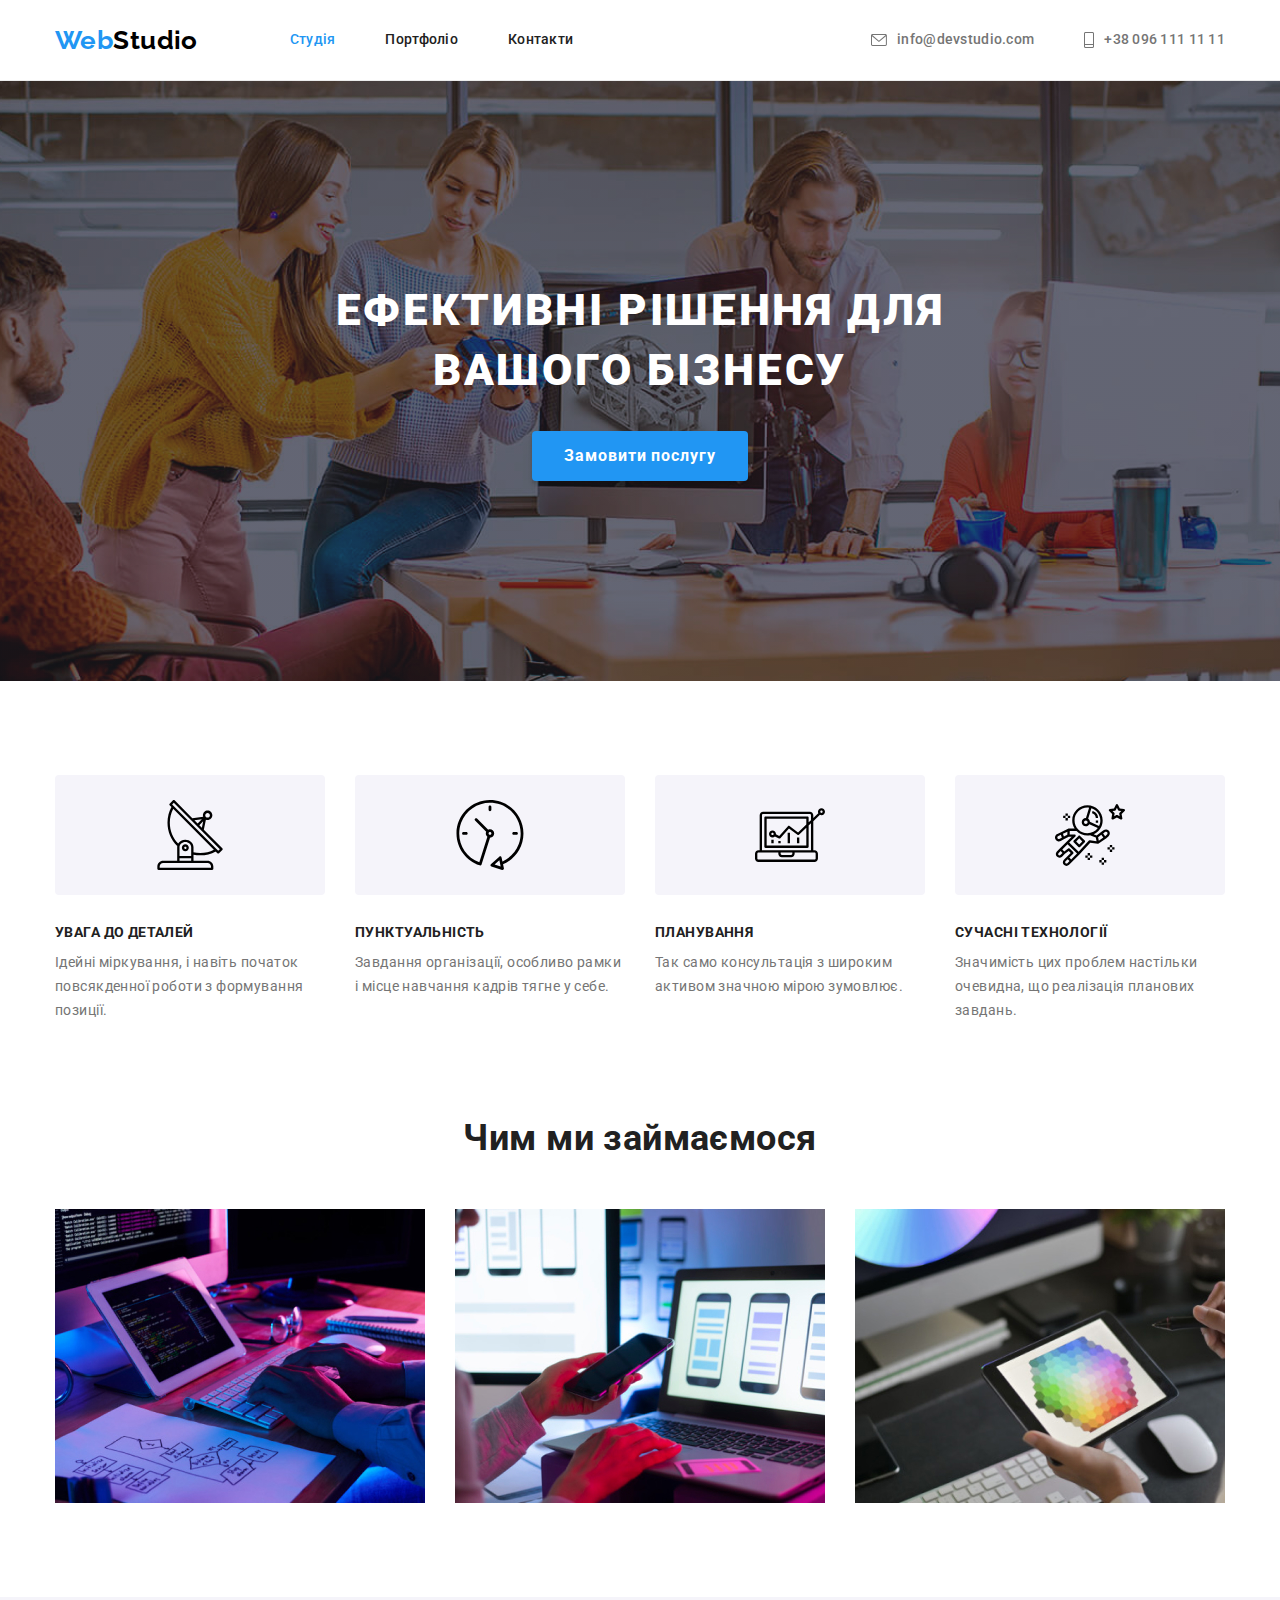
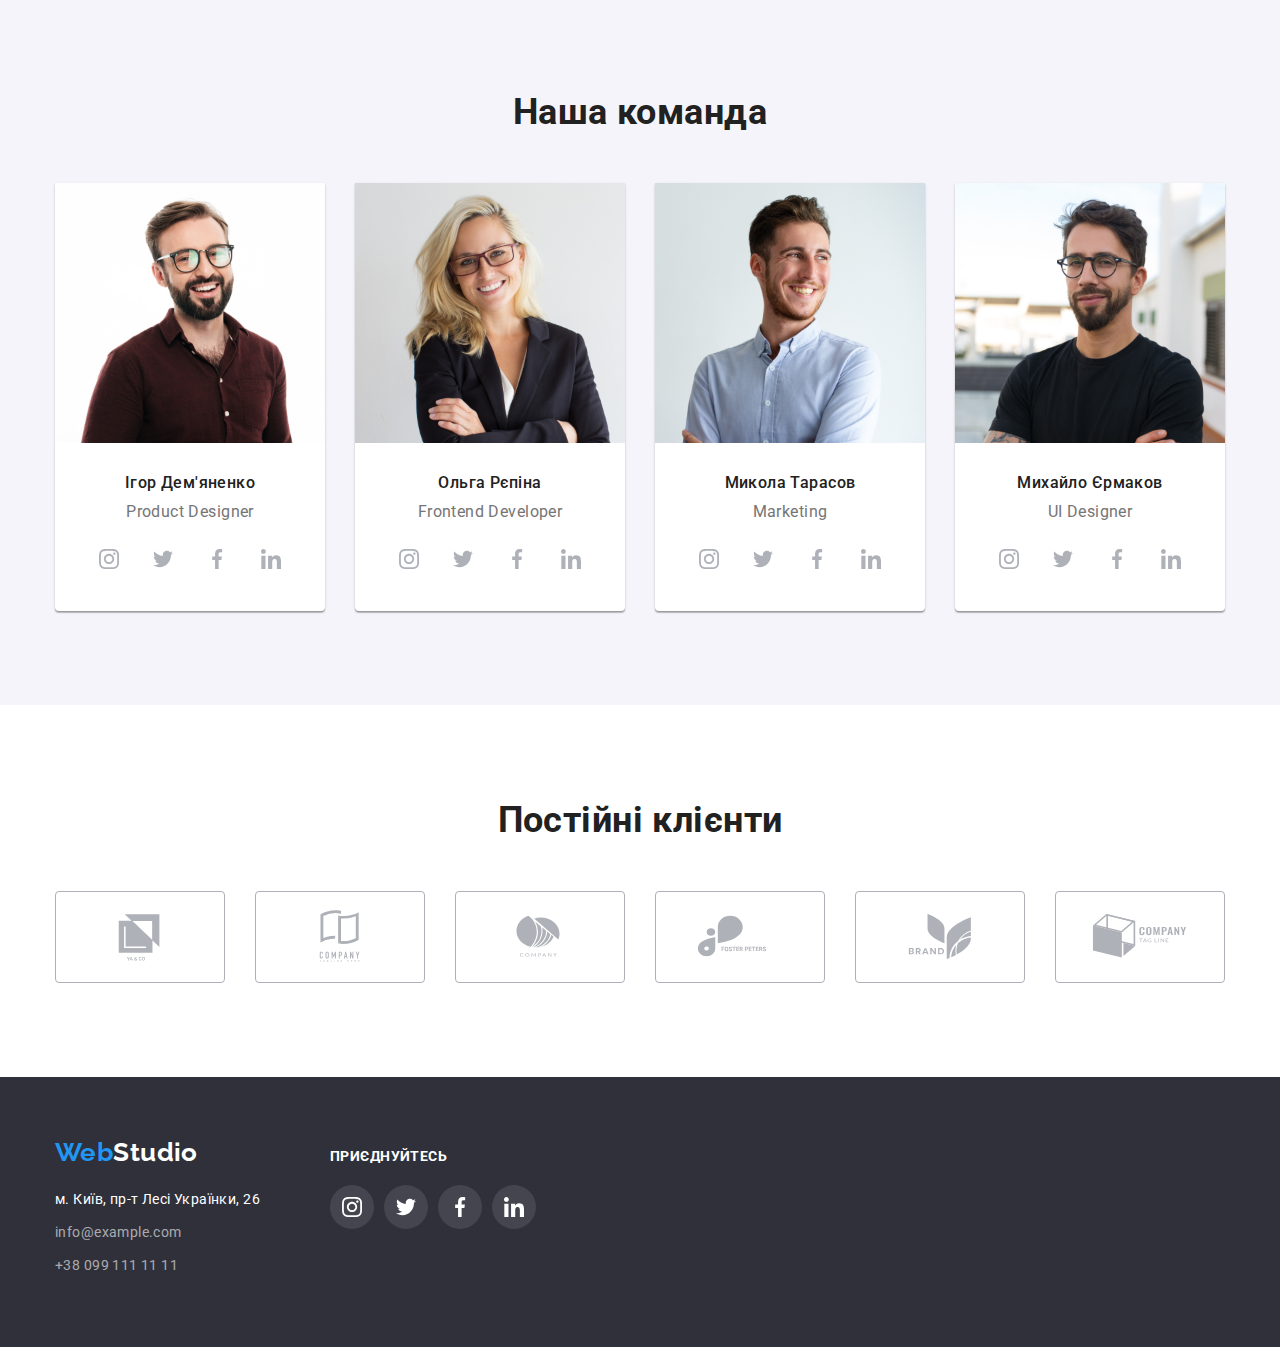
==== index.html @ edb8bbb0 "adds files from hw4" ====
<!DOCTYPE html>
<html lang="uk">
  <head>
    <meta charset="UTF-8" />
    <meta http-equiv="X-UA-Compatible" content="IE=edge" />
    <meta name="viewport" content="width=device-width, initial-scale=1.0" />
    <title>WebStudio-5</title>
    <link
      href="https://fonts.googleapis.com/css2?family=Raleway:wght@700&family=Roboto:wght@400;500;700;900&display=swap"
      rel="stylesheet"
    />
    <link
      rel="stylesheet"
      href="https://cdnjs.cloudflare.com/ajax/libs/modern-normalize/1.1.0/modern-normalize.min.css"
    />
    <link rel="stylesheet" href="./css/styles.css" />
  </head>
  <body>
    <!--Header-->
    <header class="header">
      <div class="container header-nav">
        <nav>
          <a href="./index.html" class="logo link"> <span>Web</span>Studio </a>

          <ul class="site-nav list">
            <li class="item">
              <a href="./index.html" class="link current">Студія</a>
            </li>
            <li class="item">
              <a href="./portfolio.html" class="link">Портфоліо</a>
            </li>
            <li class="item"><a href="" class="link">Контакти</a></li>
          </ul>
        </nav>

        <ul class="contact list">
          <li class="item">
            <a href="mailto:info@devstudio.com" class="link">
              <svg class="contact-item" width="16" height="12">
                <use href="./images/svgs/icons.svg#mailto"></use>
              </svg>
              info@devstudio.com
            </a>
          </li>
          <li class="item">
            <a href="tel:+380961111111" class="link">
              <svg class="contact-item" width="10" height="16">
                <use href="./images/svgs/icons.svg#tel"></use>
              </svg>
              +38 096 111 11 11
            </a>
          </li>
        </ul>
      </div>
    </header>
    <main>
      <!--Hero section-->
      <section class="hero">
        <div class="container">
          <h1 class="hero-title">Ефективні рішення для вашого бізнесу</h1>

          <button type="button" class="button">Замовити послугу</button>
        </div>
      </section>

      <!--Features section-->
      <section class="feature">
        <div class="container">
          <h2 class="hidden">Переваги</h2>
          <ul class="feature list">
            <li class="item">
              <div class="feature-thumb">
                <svg class="feature-icon" width="70" height="70">
                  <use href="./images/svgs/icons.svg#antenna"></use>
                </svg>
              </div>
              <h3 class="sub-title">УВАГА ДО ДЕТАЛЕЙ</h3>
              <p class="text">
                Ідейні міркування, і навіть початок повсякденної роботи з
                формування позиції.
              </p>
            </li>
            <li class="item">
              <div class="feature-thumb">
                <svg class="feature-icon" width="70" height="70">
                  <use href="./images/svgs/icons.svg#clock"></use>
                </svg>
              </div>
              <h3 class="sub-title">ПУНКТУАЛЬНІСТЬ</h3>
              <p class="text">
                Завдання організації, особливо рамки і місце навчання кадрів
                тягне у себе.
              </p>
            </li>
            <li class="item">
              <div class="feature-thumb">
                <svg class="feature-icon" width="70" height="70">
                  <use href="./images/svgs/icons.svg#diagram"></use>
                </svg>
              </div>
              <h3 class="sub-title">ПЛАНУВАННЯ</h3>
              <p class="text">
                Так само консультація з широким активом значною мірою зумовлює.
              </p>
            </li>
            <li class="item">
              <div class="feature-thumb">
                <svg class="feature-icon" width="70" height="70">
                  <use href="./images/svgs/icons.svg#astronaut"></use>
                </svg>
              </div>
              <h3 class="sub-title">СУЧАСНІ ТЕХНОЛОГІЇ</h3>
              <p class="text">
                Значимість цих проблем настільки очевидна, що реалізація
                планових завдань.
              </p>
            </li>
          </ul>
        </div>
      </section>

      <!--Examples section-->
      <section class="examples-section">
        <div class="container">
          <h2 class="examples-title">Чим ми займаємося</h2>
          <ul class="examples list">
            <li>
              <img
                src="./images/img-1.jpg"
                alt="Руки друкують текст, який можна побачити на айпаді"
                width="370"
                height="294"
              />
            </li>
            <li>
              <img
                src="./images/img-2.jpg"
                alt="Телефон у руках, а на ноутбуці макети"
                width="370"
                height="294"
              />
            </li>
            <li>
              <img
                src="./images/img-3.jpg"
                alt="Руки з айпадом, у якому зображена сітка кольорів"
                width="370"
                height="294"
              />
            </li>
          </ul>
        </div>
      </section>

      <!--Team section-->
      <section class="team-section">
        <div class="container">
          <h2 class="team-title">Наша команда</h2>
          <ul class="team list">
            <li class="team-main">
              <img
                src="./images/igor.jpg"
                alt="Ігор Демʼяненко - член команди"
                width="270"
                height="260"
              />
              <div class="team-cards">
                <h3 class="subtitle">Ігор Дем'яненко</h3>
                <p class="position">Product Designer</p>
                <ul class="team-links list">
                  <li class="team-links-item">
                    <a
                      href="https://www.instagram.com/"
                      target="_blank"
                      class="social-link"
                    >
                      <svg class="social-icon">
                        <use href="./images/svgs/icons.svg#instagram"></use>
                      </svg>
                    </a>
                  </li>
                  <li class="team-links-item">
                    <a
                      href="https://www.twitter.com/"
                      target="_blank"
                      class="social-link"
                    >
                      <svg class="social-icon">
                        <use href="./images/svgs/icons.svg#twitter"></use>
                      </svg>
                    </a>
                  </li>
                  <li class="team-links-item">
                    <a
                      href="https://www.facebook.com/"
                      target="_blank"
                      class="social-link"
                    >
                      <svg class="social-icon">
                        <use href="./images/svgs/icons.svg#facebook"></use>
                      </svg>
                    </a>
                  </li>
                  <li class="team-links-item">
                    <a
                      href="https://www.linkedin.com/"
                      target="_blank"
                      class="social-link"
                    >
                      <svg class="social-icon">
                        <use href="./images/svgs/icons.svg#linkedin"></use>
                      </svg>
                    </a>
                  </li>
                </ul>
              </div>
            </li>
            <li class="team-main">
              <img
                src="./images/olga.jpg"
                alt="Ольга Рєпіна - член команди"
                width="270"
                height="260"
              />
              <div class="team-cards">
                <h3 class="subtitle">Ольга Рєпіна</h3>
                <p class="position">Frontend Developer</p>
                <ul class="team-links list">
                  <li class="team-links-item">
                    <a
                      href="https://www.instagram.com/"
                      target="_blank"
                      class="social-link"
                    >
                      <svg class="social-icon">
                        <use href="./images/svgs/icons.svg#instagram"></use>
                      </svg>
                    </a>
                  </li>
                  <li class="team-links-item">
                    <a
                      href="https://www.twitter.com/"
                      target="_blank"
                      class="social-link"
                    >
                      <svg class="social-icon">
                        <use href="./images/svgs/icons.svg#twitter"></use>
                      </svg>
                    </a>
                  </li>
                  <li class="team-links-item">
                    <a
                      href="https://www.facebook.com/"
                      target="_blank"
                      class="social-link"
                    >
                      <svg class="social-icon">
                        <use href="./images/svgs/icons.svg#facebook"></use>
                      </svg>
                    </a>
                  </li>
                  <li class="team-links-item">
                    <a
                      href="https://www.linkedin.com/"
                      target="_blank"
                      class="social-link"
                    >
                      <svg class="social-icon">
                        <use href="./images/svgs/icons.svg#linkedin"></use>
                      </svg>
                    </a>
                  </li>
                </ul>
              </div>
            </li>
            <li class="team-main">
              <img
                src="./images/mykola.jpg"
                alt="Микола Тарасов - член команди"
                width="270"
                height="260"
              />
              <div class="team-cards">
                <h3 class="subtitle">Микола Тарасов</h3>
                <p class="position">Marketing</p>
                <ul class="team-links list">
                  <li class="team-links-item">
                    <a
                      href="https://www.instagram.com/"
                      target="_blank"
                      class="social-link"
                    >
                      <svg class="social-icon">
                        <use href="./images/svgs/icons.svg#instagram"></use>
                      </svg>
                    </a>
                  </li>
                  <li class="team-links-item">
                    <a
                      href="https://www.twitter.com/"
                      target="_blank"
                      class="social-link"
                    >
                      <svg class="social-icon">
                        <use href="./images/svgs/icons.svg#twitter"></use>
                      </svg>
                    </a>
                  </li>
                  <li class="team-links-item">
                    <a
                      href="https://www.facebook.com/"
                      target="_blank"
                      class="social-link"
                    >
                      <svg class="social-icon">
                        <use href="./images/svgs/icons.svg#facebook"></use>
                      </svg>
                    </a>
                  </li>
                  <li class="team-links-item">
                    <a
                      href="https://www.linkedin.com/"
                      target="_blank"
                      class="social-link"
                    >
                      <svg class="social-icon">
                        <use href="./images/svgs/icons.svg#linkedin"></use>
                      </svg>
                    </a>
                  </li>
                </ul>
              </div>
            </li>
            <li class="team-main">
              <img
                src="./images/myhaylo.jpg"
                alt="Михайло Єрмаков - член команди"
                width="270"
                height="260"
              />
              <div class="team-cards">
                <h3 class="subtitle">Михайло Єрмаков</h3>
                <p class="position">UI Designer</p>
                <ul class="team-links list">
                  <li class="team-links-item">
                    <a
                      href="https://www.instagram.com/"
                      target="_blank"
                      class="social-link"
                    >
                      <svg class="social-icon">
                        <use href="./images/svgs/icons.svg#instagram"></use>
                      </svg>
                    </a>
                  </li>
                  <li class="team-links-item">
                    <a
                      href="https://www.twitter.com/"
                      target="_blank"
                      class="social-link"
                    >
                      <svg class="social-icon">
                        <use href="./images/svgs/icons.svg#twitter"></use>
                      </svg>
                    </a>
                  </li>
                  <li class="team-links-item">
                    <a
                      href="https://www.facebook.com/"
                      target="_blank"
                      class="social-link"
                    >
                      <svg class="social-icon">
                        <use href="./images/svgs/icons.svg#facebook"></use>
                      </svg>
                    </a>
                  </li>
                  <li class="team-links-item">
                    <a
                      href="https://www.linkedin.com/"
                      target="_blank"
                      class="social-link"
                    >
                      <svg class="social-icon">
                        <use href="./images/svgs/icons.svg#linkedin"></use>
                      </svg>
                    </a>
                  </li>
                </ul>
              </div>
            </li>
          </ul>
        </div>
      </section>

      <!-- Clients section -->
      <section class="clients">
        <div class="container">
          <h2 class="clients-title">Постійні клієнти</h2>
          <ul class="clients-list list">
            <li class="clients-list-item">
              <a href="" class="clients-link">
                <svg class="clients-icon">
                  <use href="./images/svgs/icons.svg#first-client"></use>
                </svg>
              </a>
            </li>
            <li class="clients-list-item">
              <a href="" class="clients-link">
                <svg class="clients-icon">
                  <use href="./images/svgs/icons.svg#second-client"></use>
                </svg>
              </a>
            </li>
            <li class="clients-list-item">
              <a href="" class="clients-link">
                <svg class="clients-icon">
                  <use href="./images/svgs/icons.svg#third-client"></use>
                </svg>
              </a>
            </li>
            <li class="clients-list-item">
              <a href="" class="clients-link">
                <svg class="clients-icon">
                  <use href="./images/svgs/icons.svg#fourth-client"></use>
                </svg>
              </a>
            </li>
            <li class="clients-list-item">
              <a href="" class="clients-link">
                <svg class="clients-icon">
                  <use href="./images/svgs/icons.svg#fifth-client"></use>
                </svg>
              </a>
            </li>
            <li class="clients-list-item">
              <a href="" class="clients-link">
                <svg class="clients-icon">
                  <use href="./images/svgs/icons.svg#sixth-client"></use>
                </svg>
              </a>
            </li>
          </ul>
        </div>
      </section>
    </main>

    <!--Footer-->
    <footer class="footer">
      <div class="container">
        <div class="footer-left">
          <a href="./index.html" class="logo link"> <span>Web</span>Studio </a>

          <address>
            <ul class="address list">
              <li>
                <a href="" class="link">м. Київ, пр-т Лесі Українки, 26</a>
              </li>
              <li>
                <a href="mailto:info@example.com" class="link add"
                  >info@example.com</a
                >
              </li>
              <li>
                <a href="tel:+380991111111" class="link add"
                  >+38 099 111 11 11</a
                >
              </li>
            </ul>
          </address>
        </div>
        <div class="footer-right">
          <h2 class="footer-title">Приєднуйтесь</h2>
          <ul class="footer-links list">
            <li class="footer-links-item">
              <a
                href="https://www.instagram.com/"
                target="_blank"
                class="social-link"
              >
                <svg class="social-icon">
                  <use href="./images/svgs/icons.svg#instagram"></use>
                </svg>
              </a>
            </li>
            <li class="footer-links-item">
              <a
                href="https://www.twitter.com/"
                target="_blank"
                class="social-link"
              >
                <svg class="social-icon">
                  <use href="./images/svgs/icons.svg#twitter"></use>
                </svg>
              </a>
            </li>
            <li class="footer-links-item">
              <a
                href="https://www.facebook.com/"
                target="_blank"
                class="social-link"
              >
                <svg class="social-icon">
                  <use href="./images/svgs/icons.svg#facebook"></use>
                </svg>
              </a>
            </li>
            <li class="footer-links-item">
              <a
                href="https://www.linkedin.com/"
                target="_blank"
                class="social-link"
              >
                <svg class="social-icon">
                  <use href="./images/svgs/icons.svg#linkedin"></use>
                </svg>
              </a>
            </li>
          </ul>
        </div>
      </div>
    </footer>
  </body>
</html>
---- css/styles.css ----
/* #212121 h3-h2 */
/* #757575 p  */
/* #2196F3 accent */
/* #2F303A first section back */
/* #FFFFFF address */
/* rgba(255, 255, 255, 0.6) address(mail, phone) */
/* #F5F4FA buttons back */
/* #F5F5F5 main back color */
/* #F5F4FA secondary back color */
/* #2F303A footer and option back */

html {
    box-sizing: border-box;
}

*,
*::before,
*::after {
    box-sizing: inherit;
}

:root {
    --primary-text-color: #757575;
    --title-text-color: #212121;
    --accent-color: #2196F3;
    --primary-bg-color: #F5F5F5;
    --secondary-bg-color: #F5F4FA;
    --white-color: #FFFFFF;
    --logo-color: #000000;
    --hero-bg-color: #2F303A;
    --address-color:  rgba(255, 255, 255, 0.6);
    --border-color: #ECECEC;
    --cards-color: #EEEEEE;
    --social-color: #afb1b8;
    --clients-border: #AFB1B8;
    --footer-social-bg: rgba(255, 255, 255, 0.1);
}

body {
    background-color: var(--white-color);
    color: var(--primary-text-color);

    font-family: Roboto, sans-serif;
    letter-spacing: 0.03em;
    font-size: 14px;
}

/* Utility */

.list {
    margin: 0;
    padding: 0;

    list-style: none;
}

.link {
    text-decoration: none;
}

.button {
    border-radius: 4px;
    border-width: 0;
}

.container {
    width: 1200px;
    padding: 0 15px;
    margin: 0 auto;
}

section {
    padding: 94px 0;
}

img {
	display: block;
	max-width: 100%;
}

h1,
h2,
h3,
h4,
h5,
h6,
p {
    margin-top: 0;
    margin-bottom: 0;
}

.hidden {
    position: absolute;
    width: 1px;
    height: 1px;
    margin: -1px;
    border: 0;
    padding: 0;

    white-space: nowrap;
    clip-path: inset(100%);
    clip: rect(0 0 0 0);
    overflow: hidden;
}

/* social team amd footer */

.social-link {
    display: flex;
    align-items: center;
    justify-content: center;
    width: 44px;
    height: 44px;
    border-radius: 50%;
    color: var(--social-color);
}

.social-icon {
    width: 20px;
    height: 20px;
    fill: currentColor;
}

/* header and footer */

.header {
    background-color: var(--white-color);
    border-bottom: 1px solid var(--border-color);
}

.header-nav {
    display: flex;
    align-items: center;
}

.header nav {
    display: flex;
	align-items: center;
}

.footer {
    padding: 60px 0;

    background-color: var(--hero-bg-color);
}

/* logo */

.header .logo {
    margin-right: 92px;

    color: var(--logo-color);

    font-family: Raleway;
    font-weight: 700;
    font-size: 26px;
    line-height: 1.19;
}

.logo span {
    color: var(--accent-color);
}

.footer .logo {
    margin-bottom: 20px;
    display: block;

    color: var(--white-color);

    font-family: Raleway;
    font-weight: 700;
    font-size: 26px;
    line-height: 1.19;
}

.footer-right {
    margin-left: 70px;
}

.footer-title {
    margin-bottom: 20px;

    text-transform: uppercase;
    font-size: 14px;
    line-height: 1.14;
    color: var(--white-color);
}

.footer .container {
    display: flex;
    align-items: baseline;
}

.footer-links {
    display: flex;
}

footer .social-link:hover, footer .social-link:focus {
    color: var(--white-color);
    background-color: var(--accent-color);
}

footer .social-link {
    background-color: var(--footer-social-bg);
}

.footer-links-item:not(:last-child) {
    margin-right: 10px;
}

footer .social-icon {
    fill: var(--white-color);
}

/* site nav header */

.site-nav {
    display: flex;
}

.site-nav .item:not(:first-child) {
    margin-left: 50px;
}

.site-nav .link {
    display: block;
    padding: 32px 0;

    color: var(--title-text-color);

    font-weight: 500;
    line-height: 1.14;
    letter-spacing: 0.02em;
}

.site-nav .link.current {
    color: var(--accent-color);
}

.site-nav .link:hover,
.site-nav .link:focus {
    color: var(--accent-color);
}

/* contact header */

.contact {
    display: flex;
    margin-left: auto;
}

.contact .item:not(:first-child) {
    margin-left: 50px;
}

.contact .link {
    display: flex;
    align-items: center;
    padding: 32px 0;

    color: var(--primary-text-color);

    font-weight: 500;
    line-height: 1.14;
    letter-spacing: 0.02em;
}

.contact .link:hover,
.contact .link:focus {
    color: var(--accent-color);
}

.contact.list {
    display: flex;
    align-items: center;
}

.contact-item {
    fill: currentColor;
    margin-right: 10px;
}
/* address footer */

.address .link {
    display: block;
    color: var(--white-color);

    line-height: 1.71;
    font-style: normal;
}

.address li:not(last-child) {
    margin-bottom: 9px;
}

.address .link.add {
    color: var(--address-color);
}

.address .link.add:hover,
.address .link.add:focus {
    color: var(--accent-color);
}

/* index.html */

/* hero */

.hero {
    padding: 200px 0;

    max-width: 1600px;
    min-height: 600px;
    margin: 0 auto;
    background-size: cover;
    background-repeat: no-repeat;
    background-position: center;

    background-color: var(--hero-bg-color);
    background-image: linear-gradient(
        rgba(47, 48, 58, 0.4),
        rgba(47, 48, 58, 0.4) ),
         url(../images/bg-1.jpg);
}

.hero-title {
    margin: 0 auto;
    margin-bottom: 30px;
    width: 696px;

    color: var(--white-color);

    font-weight: 900;
    font-size: 44px;
    line-height: 1.36;
    text-align: center;
    letter-spacing: 0.06em;
    text-transform: uppercase;
}

.hero .button {
    padding: 10px 32px;
    margin: 0 auto;
    display: block;

    background-color: var(--accent-color);
    color: var(--white-color);
    cursor: pointer;
    box-shadow: 0px 4px 4px rgba(0, 0, 0, 0.15);

    font-family: inherit;
    font-weight: 700;
    font-size: 16px;
    line-height: 1.88;
    letter-spacing: 0.06em;
    text-align: center;
}

/* feature */

.feature .container {
    justify-content: space-between;
    align-items: center;
    margin: 0 auto;
}

.feature ul {
    display: flex;
}

.feature-thumb {
    display: flex;
    align-items: center;
    justify-content: center;

    height: 120px;
    background-color: var(--secondary-bg-color);
    margin-bottom: 30px;
    border-radius: 4px;
}

.feature.list li:not(:first-child) {
    margin-left: 30px;
}

.feature .item {
    width: 270px;
}

.feature .sub-title {
    margin-bottom: 10px;

    color: var(--title-text-color);

    font-size: 14px;
    font-weight: 700;
    line-height: 1.14;
    text-transform: uppercase;
}

.feature .text {
    line-height: 1.71;
}

/* example and team titles */

.team-title,
.examples-title {
    margin-bottom: 50px;

    color: var(--title-text-color);

    font-size: 36px;
    line-height: 1.17;
    text-align: center;
}

/* examples */

.examples-section {
    padding-top: 0;
}

.examples-section ul {
    margin-right: 0;
}

.examples.list {
    display: flex;
    padding-bottom: 0;
}

.examples.list li:not(:first-child) {
    margin-left: 30px;
}

/* team */

.team-section {

    background-color: var(--secondary-bg-color);
}

.team.list {
    display: flex;
    padding-bottom: 0;
    align-items: center;
    margin: 0 auto;
}

.team-main {
    background-color: var(--white-color);
    box-shadow: 0px 1px 3px rgb(0 0 0 / 12%), 0px 1px 1px rgb(0 0 0 / 14%), 0px 2px 1px rgb(0 0 0 / 20%);
    border-radius: 0px 0px 4px 4px;
    text-align: center;
    min-height: 368px;
}

.team-main:not(:first-child) {
    margin-left: 30px;
}

.team-cards {
    padding: 30px 0;
}

.team .subtitle {
    margin-bottom: 10px;

    color: var(--title-text-color);

    font-weight: 500;
    font-size: 16px;
    line-height: 1.19;
}

.team .position {
    margin-bottom: 16px;

    font-size: 16px;
    line-height: 1.19;
}

.team-links {
    display: flex;
    justify-content: center;
}

.team-links-item:not(:last-child) {
    margin-right: 10px;
}

.team .social-link:hover, .team .social-link:focus {
    color: var(--white-color);
    background-color: var(--accent-color);
}

/* clients */

.clients-title {
    margin-bottom: 50px;

    font-size: 36px;
    line-height: 1.17;
    text-align: center;
    color: var(--title-text-color);
}

.clients-list {
    display: flex;
    align-items: center;
    justify-content: center;
}

/* .clients-list li {

    border: 1px solid var(--clients-border);
    border-radius: 4px;
    width: 170px;
    height: 92px;
} */

.clients-list li:not(:first-child) {
    margin-left: 30px;
}

.clients-link {
    display: flex;
    align-items: center;
    justify-content: center;

    color: var(--clients-border);
    width: 170px;
    height: 92px;
    border: 1px solid var(--clients-border);
    border-radius: 4px;
    width: 170px;
    height: 92px;
}

.clients-icon {
    width: 106px;
    height: 60px;
    fill: currentColor;
}

.clients-link:hover, .clients-link:focus {
    border-color: var(--accent-color);
    color: var(--accent-color);
}

/* portfolio.html */

.filtration.list {
    display: flex;
    align-items: center;
    margin: 0 auto;
    justify-content: center;
    margin-bottom: 50px;
}

.filtration .button {
    padding: 6px 22px;

    background-color: var(--secondary-bg-color);
    color: var(--title-text-color);
    cursor: pointer;

    font-family: inherit;
    font-weight: 500;
    font-size: 16px;
    line-height: 1.62;
    letter-spacing: 0.03em;
    text-align: center;
}

.filtration .button:hover,
.filtration .button:focus {
    background-color: var(--accent-color);
    color: var(--white-color);
    box-shadow: 0px 3px 1px rgba(0, 0, 0, 0.1), 0px 1px 2px rgba(0, 0, 0, 0.08), 0px 2px 2px rgba(0, 0, 0, 0.12);
}

.filtration .button.current {
    background-color: var(--accent-color);
    color: var(--white-color);
}

.filtration.list li:not(:first-child) {
    margin-left: 8px;
}

.works.list {
    display: flex;
    flex-wrap: wrap;
    margin: 0 auto;
}

.works.list li {
    margin-right: 30px;
    margin-bottom: 30px;
    min-height: 404px;
    max-width: 370px;

    background: var(--white-color);
    border: 1px solid var(--cards-color);
}

.works.list li:nth-child(3n) {
    margin-right: 0;
}

.works.list li:nth-last-child(-n + 3) {
    margin-bottom: 0;
}

.work-cards {
    padding: 20px 24px;
}

.portfolio-title {
    margin-bottom: 4px;

    color: var(--title-text-color);

    font-size: 18px;
    line-height: 2;
    letter-spacing: 0.06em;
}

.works .text {
    font-size: 16px;
    line-height: 1.88;
    color: var(--primary-text-color);
}

.work-links {
    display: block;
}

.work-links:hover, .work-links:focus {
    box-shadow: 0px 3px 1px rgb(0 0 0 / 10%), 0px 1px 2px rgb(0 0 0 / 8%), 0px 2px 2px rgb(0 0 0 / 12%);
}
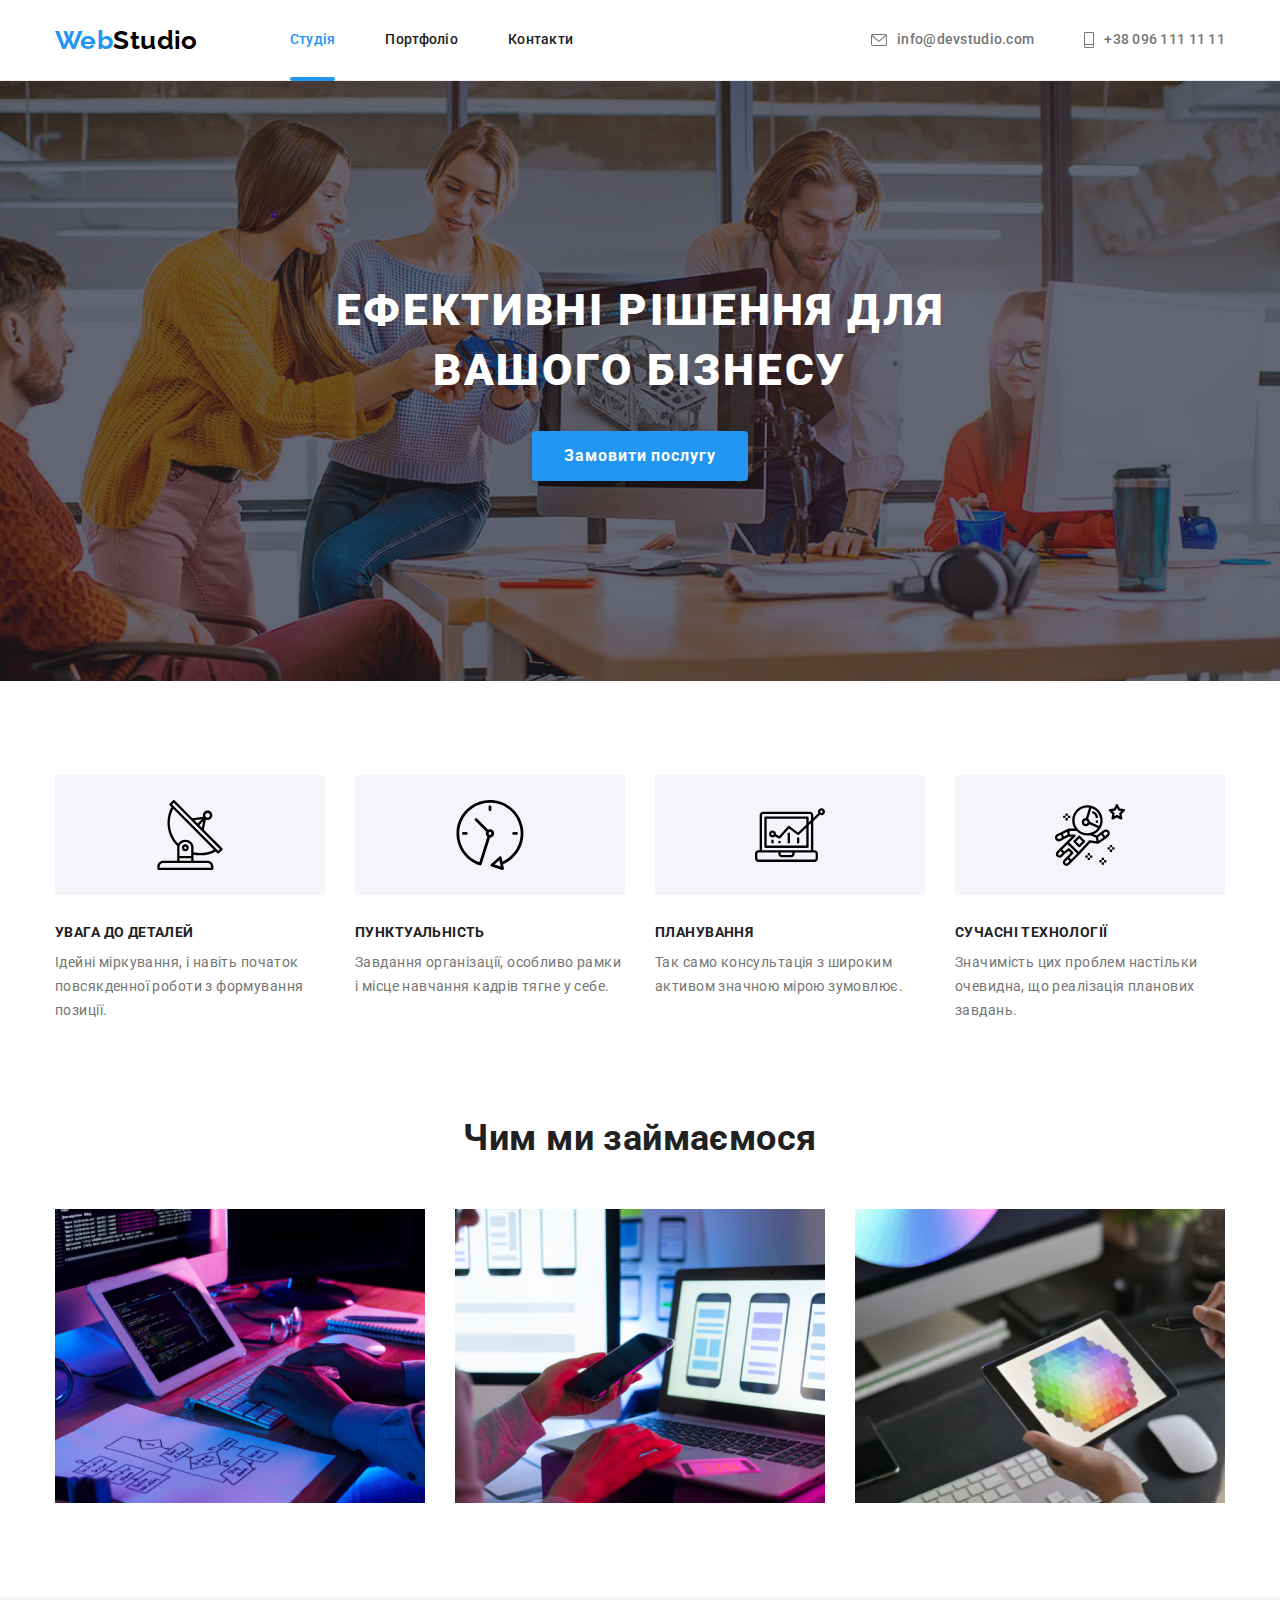
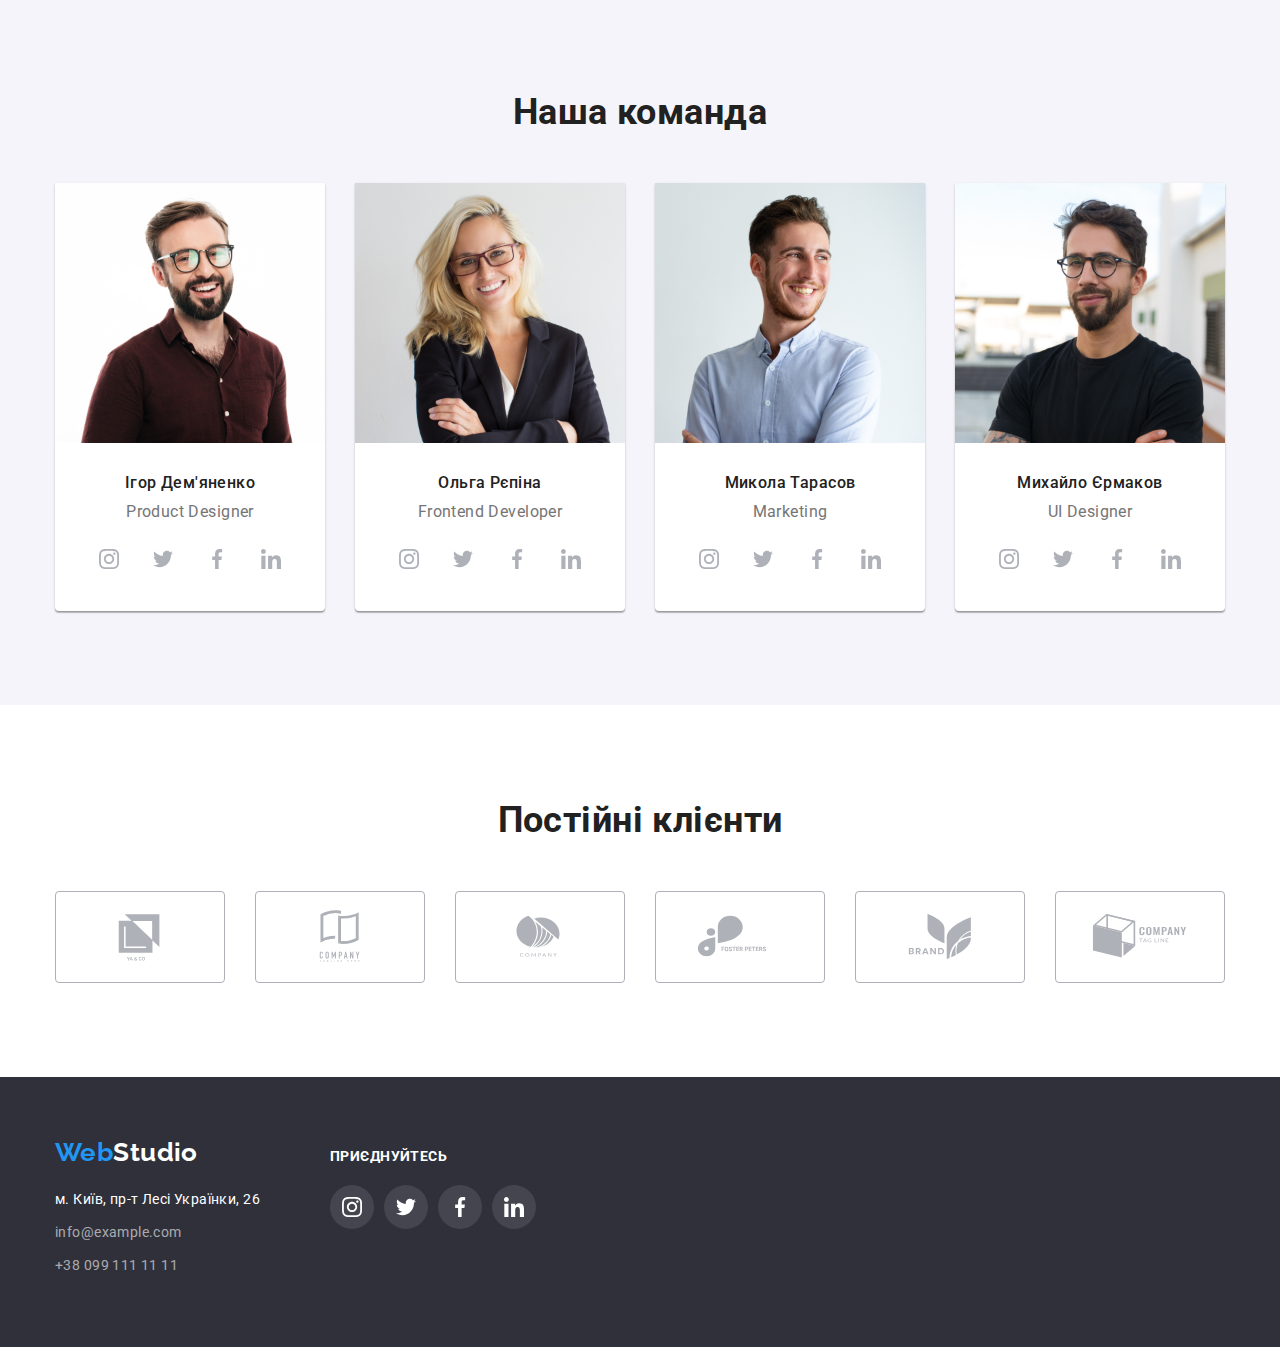
==== commit 530a0ec6: "adds position and animation" ====
--- a/index.html
+++ b/index.html
@@ -59,7 +59,9 @@
         <div class="container">
           <h1 class="hero-title">Ефективні рішення для вашого бізнесу</h1>
 
-          <button type="button" class="button">Замовити послугу</button>
+          <button type="button" class="button" data-modal-open>
+            Замовити послугу
+          </button>
         </div>
       </section>
 
@@ -172,7 +174,7 @@
                     <a
                       href="https://www.instagram.com/"
                       target="_blank"
-                      class="social-link"
+                      class="social-link link"
                     >
                       <svg class="social-icon">
                         <use href="./images/svgs/icons.svg#instagram"></use>
@@ -183,7 +185,7 @@
                     <a
                       href="https://www.twitter.com/"
                       target="_blank"
-                      class="social-link"
+                      class="social-link link"
                     >
                       <svg class="social-icon">
                         <use href="./images/svgs/icons.svg#twitter"></use>
@@ -194,7 +196,7 @@
                     <a
                       href="https://www.facebook.com/"
                       target="_blank"
-                      class="social-link"
+                      class="social-link link"
                     >
                       <svg class="social-icon">
                         <use href="./images/svgs/icons.svg#facebook"></use>
@@ -205,7 +207,7 @@
                     <a
                       href="https://www.linkedin.com/"
                       target="_blank"
-                      class="social-link"
+                      class="social-link link"
                     >
                       <svg class="social-icon">
                         <use href="./images/svgs/icons.svg#linkedin"></use>
@@ -230,7 +232,7 @@
                     <a
                       href="https://www.instagram.com/"
                       target="_blank"
-                      class="social-link"
+                      class="social-link link"
                     >
                       <svg class="social-icon">
                         <use href="./images/svgs/icons.svg#instagram"></use>
@@ -241,7 +243,7 @@
                     <a
                       href="https://www.twitter.com/"
                       target="_blank"
-                      class="social-link"
+                      class="social-link link"
                     >
                       <svg class="social-icon">
                         <use href="./images/svgs/icons.svg#twitter"></use>
@@ -252,7 +254,7 @@
                     <a
                       href="https://www.facebook.com/"
                       target="_blank"
-                      class="social-link"
+                      class="social-link link"
                     >
                       <svg class="social-icon">
                         <use href="./images/svgs/icons.svg#facebook"></use>
@@ -263,7 +265,7 @@
                     <a
                       href="https://www.linkedin.com/"
                       target="_blank"
-                      class="social-link"
+                      class="social-link link"
                     >
                       <svg class="social-icon">
                         <use href="./images/svgs/icons.svg#linkedin"></use>
@@ -288,7 +290,7 @@
                     <a
                       href="https://www.instagram.com/"
                       target="_blank"
-                      class="social-link"
+                      class="social-link link"
                     >
                       <svg class="social-icon">
                         <use href="./images/svgs/icons.svg#instagram"></use>
@@ -299,7 +301,7 @@
                     <a
                       href="https://www.twitter.com/"
                       target="_blank"
-                      class="social-link"
+                      class="social-link link"
                     >
                       <svg class="social-icon">
                         <use href="./images/svgs/icons.svg#twitter"></use>
@@ -310,7 +312,7 @@
                     <a
                       href="https://www.facebook.com/"
                       target="_blank"
-                      class="social-link"
+                      class="social-link link"
                     >
                       <svg class="social-icon">
                         <use href="./images/svgs/icons.svg#facebook"></use>
@@ -321,7 +323,7 @@
                     <a
                       href="https://www.linkedin.com/"
                       target="_blank"
-                      class="social-link"
+                      class="social-link link"
                     >
                       <svg class="social-icon">
                         <use href="./images/svgs/icons.svg#linkedin"></use>
@@ -346,7 +348,7 @@
                     <a
                       href="https://www.instagram.com/"
                       target="_blank"
-                      class="social-link"
+                      class="social-link link"
                     >
                       <svg class="social-icon">
                         <use href="./images/svgs/icons.svg#instagram"></use>
@@ -357,7 +359,7 @@
                     <a
                       href="https://www.twitter.com/"
                       target="_blank"
-                      class="social-link"
+                      class="social-link link"
                     >
                       <svg class="social-icon">
                         <use href="./images/svgs/icons.svg#twitter"></use>
@@ -368,7 +370,7 @@
                     <a
                       href="https://www.facebook.com/"
                       target="_blank"
-                      class="social-link"
+                      class="social-link link"
                     >
                       <svg class="social-icon">
                         <use href="./images/svgs/icons.svg#facebook"></use>
@@ -379,7 +381,7 @@
                     <a
                       href="https://www.linkedin.com/"
                       target="_blank"
-                      class="social-link"
+                      class="social-link link"
                     >
                       <svg class="social-icon">
                         <use href="./images/svgs/icons.svg#linkedin"></use>
@@ -399,42 +401,42 @@
           <h2 class="clients-title">Постійні клієнти</h2>
           <ul class="clients-list list">
             <li class="clients-list-item">
-              <a href="" class="clients-link">
+              <a href="" class="clients-link link link">
                 <svg class="clients-icon">
                   <use href="./images/svgs/icons.svg#first-client"></use>
                 </svg>
               </a>
             </li>
             <li class="clients-list-item">
-              <a href="" class="clients-link">
+              <a href="" class="clients-link link">
                 <svg class="clients-icon">
                   <use href="./images/svgs/icons.svg#second-client"></use>
                 </svg>
               </a>
             </li>
             <li class="clients-list-item">
-              <a href="" class="clients-link">
+              <a href="" class="clients-link link">
                 <svg class="clients-icon">
                   <use href="./images/svgs/icons.svg#third-client"></use>
                 </svg>
               </a>
             </li>
             <li class="clients-list-item">
-              <a href="" class="clients-link">
+              <a href="" class="clients-link link">
                 <svg class="clients-icon">
                   <use href="./images/svgs/icons.svg#fourth-client"></use>
                 </svg>
               </a>
             </li>
             <li class="clients-list-item">
-              <a href="" class="clients-link">
+              <a href="" class="clients-link link">
                 <svg class="clients-icon">
                   <use href="./images/svgs/icons.svg#fifth-client"></use>
                 </svg>
               </a>
             </li>
             <li class="clients-list-item">
-              <a href="" class="clients-link">
+              <a href="" class="clients-link link">
                 <svg class="clients-icon">
                   <use href="./images/svgs/icons.svg#sixth-client"></use>
                 </svg>
@@ -476,7 +478,7 @@
               <a
                 href="https://www.instagram.com/"
                 target="_blank"
-                class="social-link"
+                class="social-link link"
               >
                 <svg class="social-icon">
                   <use href="./images/svgs/icons.svg#instagram"></use>
@@ -487,7 +489,7 @@
               <a
                 href="https://www.twitter.com/"
                 target="_blank"
-                class="social-link"
+                class="social-link link"
               >
                 <svg class="social-icon">
                   <use href="./images/svgs/icons.svg#twitter"></use>
@@ -498,7 +500,7 @@
               <a
                 href="https://www.facebook.com/"
                 target="_blank"
-                class="social-link"
+                class="social-link link"
               >
                 <svg class="social-icon">
                   <use href="./images/svgs/icons.svg#facebook"></use>
@@ -509,7 +511,7 @@
               <a
                 href="https://www.linkedin.com/"
                 target="_blank"
-                class="social-link"
+                class="social-link link"
               >
                 <svg class="social-icon">
                   <use href="./images/svgs/icons.svg#linkedin"></use>
@@ -520,5 +522,18 @@
         </div>
       </div>
     </footer>
+
+    <!-- Modal -->
+    <div class="backdrop is-hidden" data-modal>
+      <div class="modal">
+        <button type="button" class="close-btn button" data-modal-close>
+          <svg class="close-icon">
+            <use href="./images/svgs/icons.svg#vector"></use>
+          </svg>
+        </button>
+      </div>
+    </div>
+
+    <script src="./js/modal.js"></script>
   </body>
 </html>
--- a/css/styles.css
+++ b/css/styles.css
@@ -34,6 +34,8 @@
     --social-color: #afb1b8;
     --clients-border: #AFB1B8;
     --footer-social-bg: rgba(255, 255, 255, 0.1);
+    --timing-function: cubic-bezier(0.4, 0, 0.2, 1);
+    --work-overlay: rgba(33, 150, 243, 0.9);
 }
 
 body {
@@ -56,11 +58,19 @@
 
 .link {
     text-decoration: none;
+
+    transition: background-color 250ms var(--timing-function),
+    color 250ms var(--timing-function),
+    box-shadow 250ms var(--timing-function);
 }
 
 .button {
     border-radius: 4px;
     border-width: 0;
+
+    transition: background-color 250ms var(--timing-function),
+    color 250ms var(--timing-function),
+    box-shadow 250ms var(--timing-function);
 }
 
 .container {
@@ -225,6 +235,7 @@
 .site-nav .link {
     display: block;
     padding: 32px 0;
+    position: relative;
 
     color: var(--title-text-color);
 
@@ -235,6 +246,19 @@
 
 .site-nav .link.current {
     color: var(--accent-color);
+}
+
+.site-nav .link.current::after {
+    content: '';
+    display: block;
+    position: absolute;
+
+    background-color: var(--accent-color);
+    height: 4px;
+    border-radius: 2px;
+    bottom: -1px;
+    width: 100%;
+
 }
 
 .site-nav .link:hover,
@@ -347,6 +371,7 @@
     color: var(--white-color);
     cursor: pointer;
     box-shadow: 0px 4px 4px rgba(0, 0, 0, 0.15);
+    min-width: 216px;
 
     font-family: inherit;
     font-weight: 700;
@@ -511,14 +536,6 @@
     align-items: center;
     justify-content: center;
 }
-
-/* .clients-list li {
-
-    border: 1px solid var(--clients-border);
-    border-radius: 4px;
-    width: 170px;
-    height: 92px;
-} */
 
 .clients-list li:not(:first-child) {
     margin-left: 30px;
@@ -549,6 +566,71 @@
     color: var(--accent-color);
 }
 
+/* Modal */
+
+.backdrop {
+    position: fixed;
+    display: flex;
+    align-items: center;
+    justify-content: center;
+
+    top: 0;
+    left: 0;
+    width: 100%;
+    height: 100%;
+
+    background-color: rgba(0, 0, 0, 0.2);
+
+    transition: opacity 250ms var(--timing-function), visibility 250ms var(--timing-function);
+}
+
+.backdrop.is-hidden {
+    opacity: 0;
+    pointer-events: none;
+    visibility: hidden;
+}
+
+.modal {
+    position: absolute;
+    top: 50%;
+    left: 50%;
+
+    min-width: 528px;
+    min-height: 581px;
+    padding: 15px;
+
+    background-color: var(--white-color);
+
+    transform: translate(-50%, -50%) scale(1);
+    transition: transform 250ms var(--timing-function);
+}
+
+.backdrop.is-hidden .modal {
+    transform: translate(-50%, -50%) scale(0.5);
+}
+
+.close-icon {
+    width: 11px;
+    height: 11px;
+    fill: currentColor;
+}
+
+.close-btn {
+    position: absolute;
+    display: flex;
+    align-items: center;
+    justify-content: center;
+
+    right: 8px;
+    top: 8px;
+
+    background-color: var(--white-color);
+    border-radius: 50%;
+    width: 30px;
+    height: 30px;
+    border: 1px solid rgba(0, 0, 0, 0.1);
+}
+
 /* portfolio.html */
 
 .filtration.list {
@@ -640,4 +722,39 @@
 
 .work-links:hover, .work-links:focus {
     box-shadow: 0px 3px 1px rgb(0 0 0 / 10%), 0px 1px 2px rgb(0 0 0 / 8%), 0px 2px 2px rgb(0 0 0 / 12%);
+}
+
+.works-description {
+    position: relative;
+    overflow: hidden;
+}
+
+.description-text {
+    position: absolute;
+    /* display: inline-block; */
+
+    /* content: ''; */
+    width: 100%;
+    height: 100%;
+    top: 0;
+    left: 0;
+
+    background-color: var( --work-overlay);
+
+    /* opacity: 1; */
+    transform: translateY(100%);
+    transition: transform 250ms var(--timing-function);
+}
+
+.description-text p{
+
+    padding: 63px 24px;
+
+    font-size: 18px;
+    line-height: 1.56;
+    color: var(--white-color);
+}
+
+.work-overlay:hover .description-text, .work-overlay:focus .description-text {
+    transform: translateY(0);
 }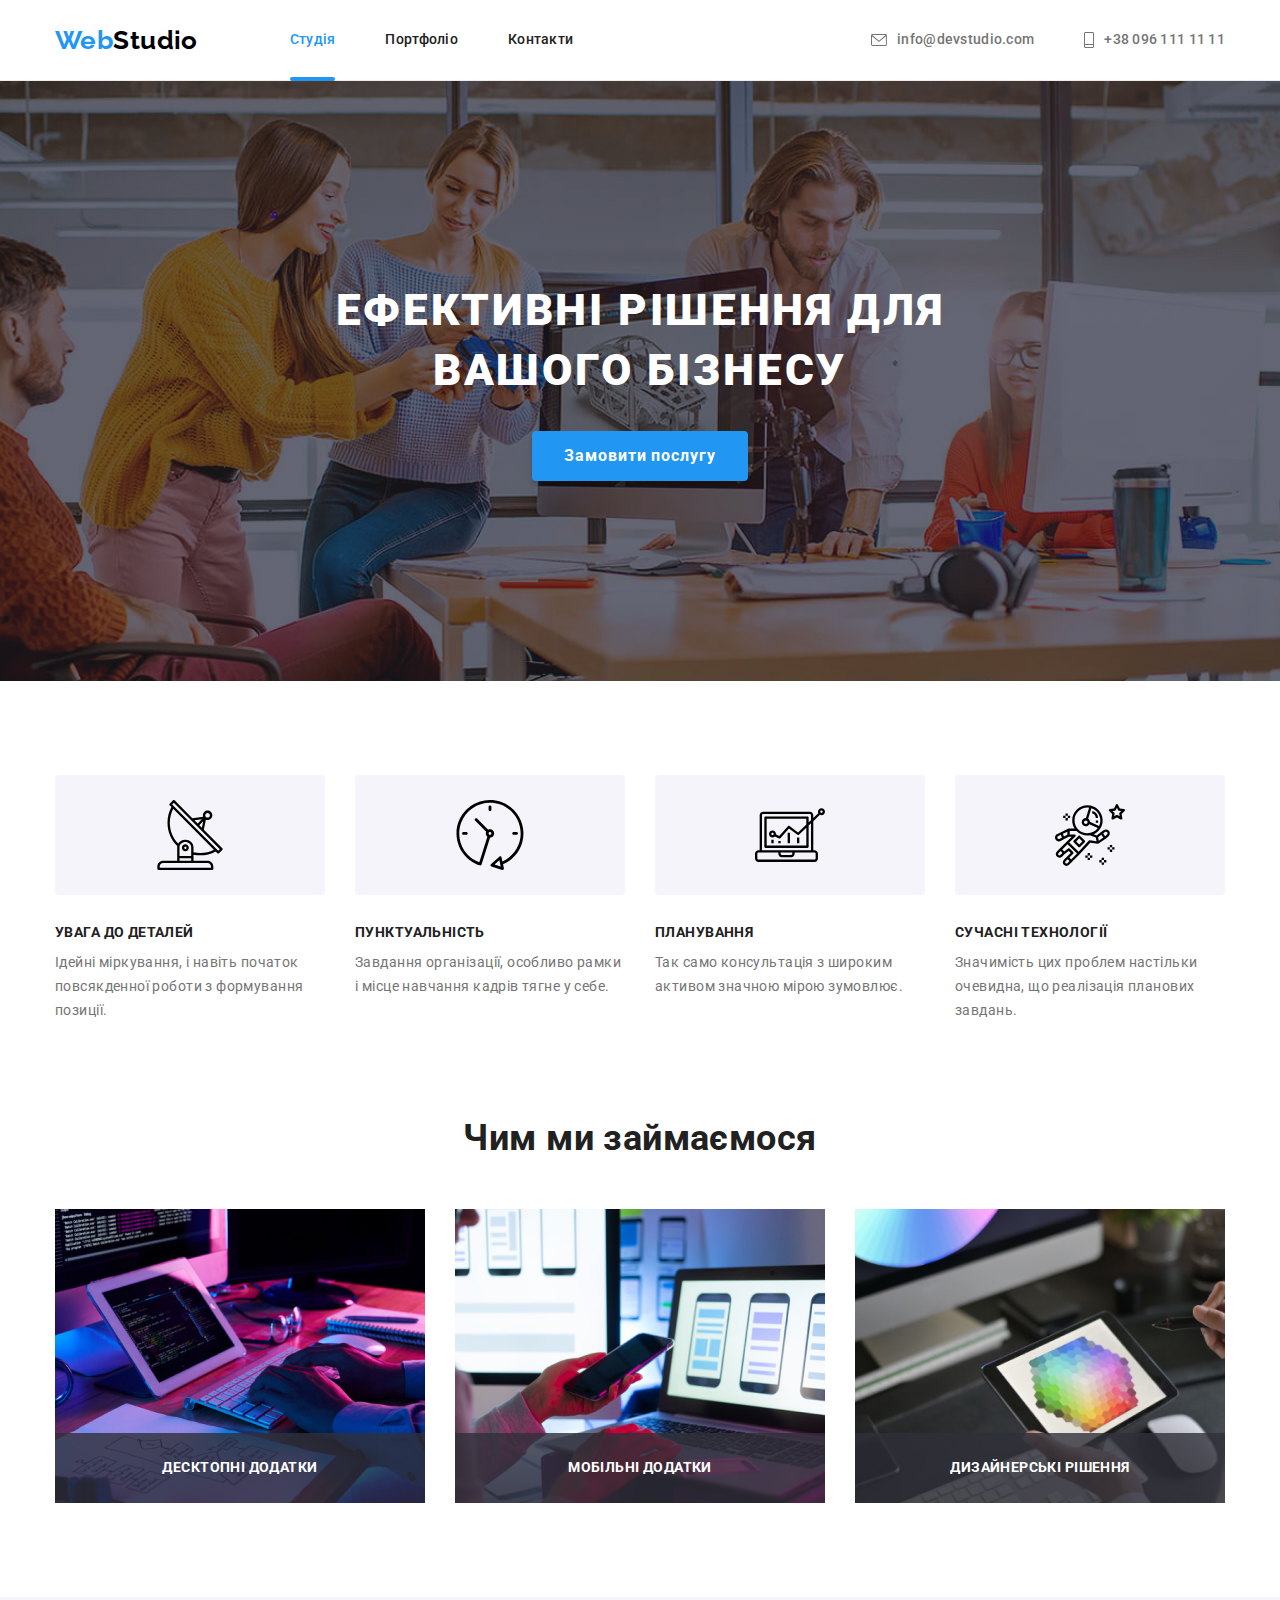
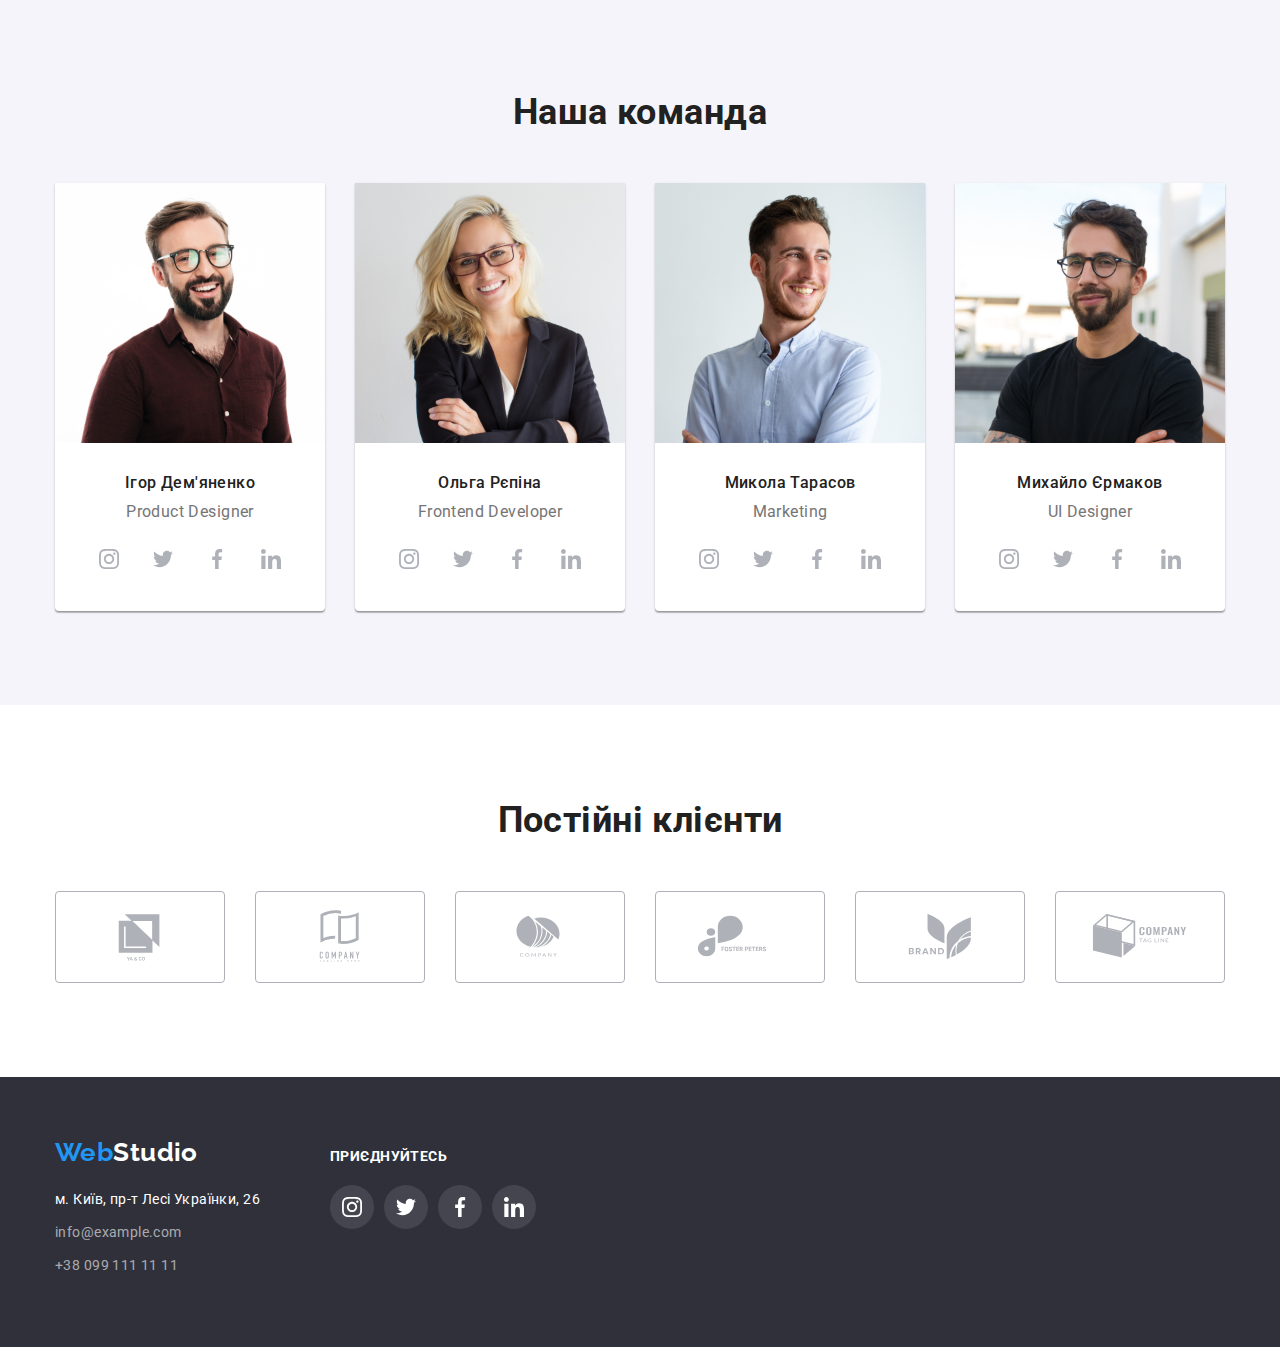
==== commit 10e79128: "fixes and adds" ====
--- a/index.html
+++ b/index.html
@@ -133,6 +133,7 @@
                 width="370"
                 height="294"
               />
+              <p class="examples-text">Десктопні додатки</p>
             </li>
             <li>
               <img
@@ -141,6 +142,7 @@
                 width="370"
                 height="294"
               />
+              <p class="examples-text">Мобільні додатки</p>
             </li>
             <li>
               <img
@@ -149,6 +151,7 @@
                 width="370"
                 height="294"
               />
+              <p class="examples-text">Дизайнерські рішення</p>
             </li>
           </ul>
         </div>
@@ -401,7 +404,7 @@
           <h2 class="clients-title">Постійні клієнти</h2>
           <ul class="clients-list list">
             <li class="clients-list-item">
-              <a href="" class="clients-link link link">
+              <a href="" class="clients-link link">
                 <svg class="clients-icon">
                   <use href="./images/svgs/icons.svg#first-client"></use>
                 </svg>
--- a/css/styles.css
+++ b/css/styles.css
@@ -58,10 +58,6 @@
 
 .link {
     text-decoration: none;
-
-    transition: background-color 250ms var(--timing-function),
-    color 250ms var(--timing-function),
-    box-shadow 250ms var(--timing-function);
 }
 
 .button {
@@ -205,6 +201,10 @@
     display: flex;
 }
 
+.address.list .link {
+    transition: color 250ms var(--timing-function);
+}
+
 footer .social-link:hover, footer .social-link:focus {
     color: var(--white-color);
     background-color: var(--accent-color);
@@ -220,6 +220,10 @@
 
 footer .social-icon {
     fill: var(--white-color);
+}
+
+footer .social-link {
+    transition: background-color 250ms var(--timing-function);
 }
 
 /* site nav header */
@@ -242,6 +246,8 @@
     font-weight: 500;
     line-height: 1.14;
     letter-spacing: 0.02em;
+
+    transition: color 250ms var(--timing-function);
 }
 
 .site-nav .link.current {
@@ -287,6 +293,8 @@
     font-weight: 500;
     line-height: 1.14;
     letter-spacing: 0.02em;
+
+    transition: color 250ms var(--timing-function);
 }
 
 .contact .link:hover,
@@ -381,6 +389,11 @@
     text-align: center;
 }
 
+.hero .button:focus, .hero .button:hover {
+    background-color: #188CE8;
+    box-shadow: 0px 4px 4px rgba(0, 0, 0, 0.15);
+}
+
 /* feature */
 
 .feature .container {
@@ -455,8 +468,27 @@
     padding-bottom: 0;
 }
 
+.examples.list li {
+    position: relative;
+}
+
 .examples.list li:not(:first-child) {
     margin-left: 30px;
+}
+
+.examples-text {
+    width: 100%;
+    position: absolute;
+    bottom: 0;
+    left: 0;
+    padding: 27px 0px;
+    font-weight: 700;
+    font-size: 14px;
+    line-height: 1.14;
+    text-align: center;
+    text-transform: uppercase;
+    color: var(--white-color);
+    background-color: rgba(47, 48, 58, 0.8);
 }
 
 /* team */
@@ -518,6 +550,11 @@
 .team .social-link:hover, .team .social-link:focus {
     color: var(--white-color);
     background-color: var(--accent-color);
+}
+
+.team .social-link {
+    transition: background-color 250ms var(--timing-function),
+    color 250ms var(--timing-function);
 }
 
 /* clients */
@@ -553,7 +590,10 @@
     border-radius: 4px;
     width: 170px;
     height: 92px;
-}
+
+    transition: border 250ms var(--timing-function),
+    color 250ms var(--timing-function);
+}    
 
 .clients-icon {
     width: 106px;
@@ -718,6 +758,8 @@
 
 .work-links {
     display: block;
+
+    transition: box-shadow 250ms var(--timing-function);
 }
 
 .work-links:hover, .work-links:focus {
@@ -742,12 +784,11 @@
     background-color: var( --work-overlay);
 
     /* opacity: 1; */
-    transform: translateY(100%);
+    transform: translateY(101%);
     transition: transform 250ms var(--timing-function);
 }
 
 .description-text p{
-
     padding: 63px 24px;
 
     font-size: 18px;
